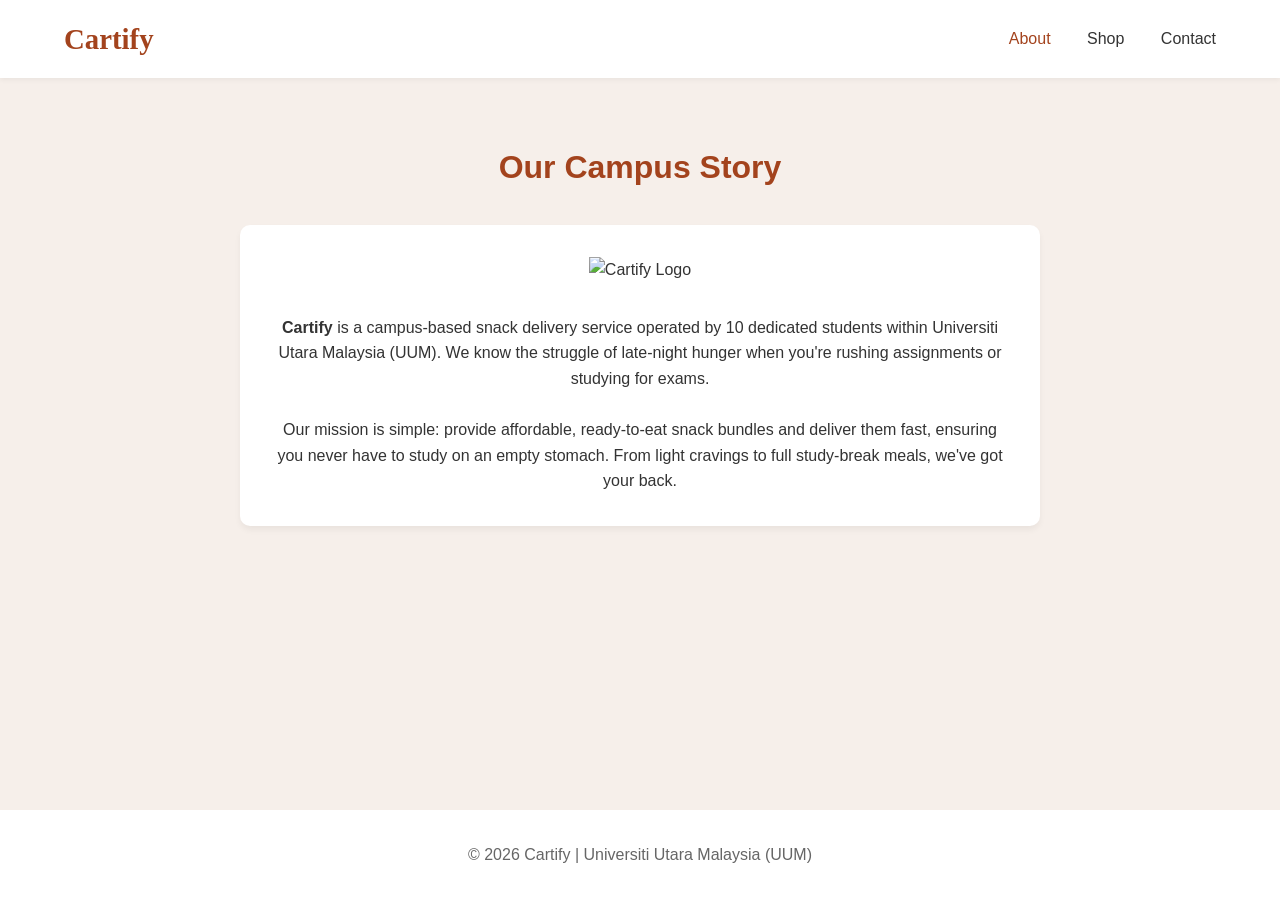
==== about.html @ 94f8c8c9 "create dummy for now" ====
<!DOCTYPE html>
<html lang="en">
<head>
    <meta charset="UTF-8">
    <meta name="viewport" content="width=device-width, initial-scale=1.0">
    <title>About Us | Cartify</title>
    <link rel="stylesheet" href="style.css">
</head>
<body>

    <header>
        <a href="index.html" class="logo">Cartify</a>
        <nav>
            <a href="about.html" class="active">About</a>
            <a href="index.html">Shop</a>
            <a href="contact.html">Contact</a>
        </nav>
    </header>

    <main>
        <section>
            <h2 class="section-title">Our Campus Story</h2>
            <div class="about-content">
                <img src="your_logo.jpg" alt="Cartify Logo" style="max-width: 200px; margin-bottom: 2rem;">
                <p><strong>Cartify</strong> is a campus-based snack delivery service operated by 10 dedicated students within Universiti Utara Malaysia (UUM). We know the struggle of late-night hunger when you're rushing assignments or studying for exams.</p>
                <br>
                <p>Our mission is simple: provide affordable, ready-to-eat snack bundles and deliver them fast, ensuring you never have to study on an empty stomach. From light cravings to full study-break meals, we've got your back.</p>
            </div>
        </section>
    </main>

    <footer>
        <p>&copy; 2026 Cartify | Universiti Utara Malaysia (UUM)</p>
    </footer>

</body>
</html>
---- style.css ----
:root {
    --bg-color: #F6EFEA;
    --primary-color: #A3431D;
    --primary-hover: #803112;
    --text-dark: #333333;
    --text-light: #666666;
    --white: #FFFFFF;
}

* {
    margin: 0;
    padding: 0;
    box-sizing: border-box;
    font-family: 'Segoe UI', Tahoma, Geneva, Verdana, sans-serif;
}

body {
    background-color: var(--bg-color);
    color: var(--text-dark);
    line-height: 1.6;
    display: flex;
    flex-direction: column;
    min-height: 100vh;
}

/* Navigation */
header {
    background-color: var(--white);
    padding: 1rem 5%;
    display: flex;
    justify-content: space-between;
    align-items: center;
    box-shadow: 0 2px 5px rgba(0,0,0,0.05);
    position: sticky;
    top: 0;
    z-index: 100;
}

.logo {
    font-size: 1.8rem;
    font-weight: bold;
    color: var(--primary-color);
    text-decoration: none;
    font-family: cursive;
}

nav a {
    text-decoration: none;
    color: var(--text-dark);
    margin-left: 2rem;
    font-weight: 500;
    transition: color 0.3s;
}

nav a:hover, nav a.active {
    color: var(--primary-color);
}

/* Page Containers */
main {
    flex: 1; /* Pushes footer to the bottom */
}

section {
    padding: 4rem 5%;
}

.section-title {
    text-align: center;
    font-size: 2rem;
    color: var(--primary-color);
    margin-bottom: 2rem;
}

/* Buttons */
.btn {
    background-color: var(--primary-color);
    color: var(--white);
    padding: 0.8rem 2rem;
    text-decoration: none;
    border-radius: 5px;
    font-weight: bold;
    border: none;
    cursor: pointer;
    transition: background 0.3s;
    display: inline-block;
}

.btn:hover {
    background-color: var(--primary-hover);
}

/* Specific Page Styles */
.hero {
    text-align: center;
    padding: 4rem 1rem;
}

.hero h1 { font-size: 2.5rem; color: var(--primary-color); margin-bottom: 1rem; }
.hero p { font-size: 1.2rem; color: var(--text-light); margin-bottom: 2rem; }

.shop-grid {
    display: grid;
    grid-template-columns: repeat(auto-fit, minmax(280px, 1fr));
    gap: 2rem;
    max-width: 1000px;
    margin: 0 auto;
}

.card {
    background: var(--white);
    border-radius: 10px;
    overflow: hidden;
    box-shadow: 0 4px 6px rgba(0,0,0,0.05);
    text-align: center;
    transition: transform 0.3s;
}

.card:hover { transform: translateY(-5px); }
.card-img { width: 100%; height: 200px; background-color: #ddd; object-fit: cover; }
.card-info { padding: 1.5rem; }
.card-title { font-size: 1.2rem; margin-bottom: 0.5rem; color: var(--primary-color); }
.card-price { font-size: 1.1rem; font-weight: bold; margin-bottom: 1rem; }

.about-content, .contact-container {
    max-width: 800px;
    margin: 0 auto;
    background: var(--white);
    padding: 2rem;
    border-radius: 10px;
    box-shadow: 0 4px 6px rgba(0,0,0,0.05);
    text-align: center;
}

.contact-container input, .contact-container textarea {
    width: 100%;
    padding: 0.8rem;
    margin-bottom: 1rem;
    border: 1px solid #ccc;
    border-radius: 5px;
}

/* Modal */
.modal {
    display: none; 
    position: fixed;
    top: 0; left: 0; width: 100%; height: 100%;
    background: rgba(0,0,0,0.6);
    justify-content: center; align-items: center;
    z-index: 1000;
}

.modal-content {
    background: var(--bg-color);
    padding: 2rem; border-radius: 10px;
    width: 90%; max-width: 400px;
    text-align: center; position: relative;
}

.close-btn {
    position: absolute; top: 10px; right: 15px;
    font-size: 1.5rem; cursor: pointer; color: var(--text-dark);
}

.instruction-box {
    background: var(--white);
    padding: 1rem; border-radius: 5px;
    margin-bottom: 1.5rem; font-size: 0.9rem; text-align: left;
}

footer {
    text-align: center; padding: 2rem; background: var(--white); color: var(--text-light);
}
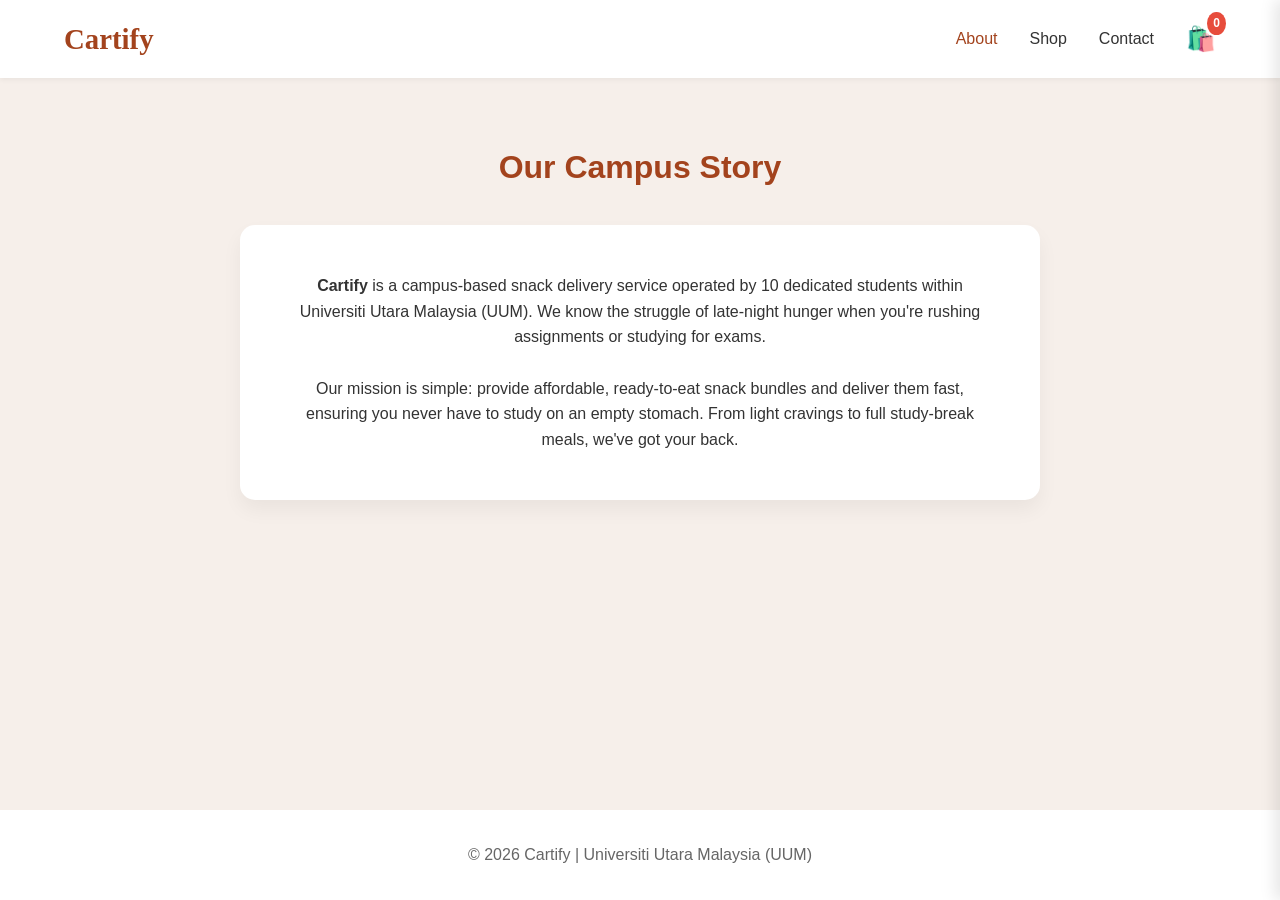
==== commit 14e5b556: "new screens" ====
--- a/about.html
+++ b/about.html
@@ -10,18 +10,21 @@
 
     <header>
         <a href="index.html" class="logo">Cartify</a>
-        <nav>
+        <div class="nav-links">
             <a href="about.html" class="active">About</a>
             <a href="index.html">Shop</a>
             <a href="contact.html">Contact</a>
-        </nav>
+            
+            <div class="cart-icon-container" onclick="toggleCart()">
+                🛍️ <span class="cart-badge" id="cart-count">0</span>
+            </div>
+        </div>
     </header>
 
     <main>
         <section>
             <h2 class="section-title">Our Campus Story</h2>
             <div class="about-content">
-                <img src="your_logo.jpg" alt="Cartify Logo" style="max-width: 200px; margin-bottom: 2rem;">
                 <p><strong>Cartify</strong> is a campus-based snack delivery service operated by 10 dedicated students within Universiti Utara Malaysia (UUM). We know the struggle of late-night hunger when you're rushing assignments or studying for exams.</p>
                 <br>
                 <p>Our mission is simple: provide affordable, ready-to-eat snack bundles and deliver them fast, ensuring you never have to study on an empty stomach. From light cravings to full study-break meals, we've got your back.</p>
@@ -29,9 +32,121 @@
         </section>
     </main>
 
+    <div class="cart-overlay" id="cartOverlay" onclick="toggleCart()"></div>
+    
+    <div class="cart-drawer" id="cartDrawer">
+        <div class="cart-header">
+            <h2>Your Cart</h2>
+            <button class="close-cart" onclick="toggleCart()">&times;</button>
+        </div>
+        
+        <div class="cart-body" id="cart-items-container">
+            <p class="empty-cart-msg">Your cart is empty. Let's add some snacks!</p>
+        </div>
+
+        <div class="cart-footer">
+            <div class="cart-total">
+                <span>Subtotal:</span>
+                <span id="cart-total-price">RM 0.00</span>
+            </div>
+            
+            <button class="btn" style="width: 100%;" id="checkout-btn" onclick="showCheckoutSteps()">Proceed to Checkout</button>
+            
+            <div class="checkout-steps" id="checkout-steps">
+                <hr style="border-top: 1px solid var(--border-light); margin: 1rem 0;">
+                <p><strong>1. Form:</strong> Fill out your delivery details.</p>
+                <a href="YOUR_GOOGLE_FORM_LINK_HERE" target="_blank" class="btn" style="width: 100%; margin: 10px 0; background-color: var(--text-dark);">📄 Open Order Form</a>
+                
+                <p><strong>2. Payment:</strong> Send us your receipt via WhatsApp to confirm the order.</p>
+                <a href="#" id="whatsapp-btn" target="_blank" class="btn" style="width: 100%; margin-top: 10px; background-color: #25D366;">📲 Send Receipt on WhatsApp</a>
+            </div>
+        </div>
+    </div>
+
     <footer>
         <p>&copy; 2026 Cartify | Universiti Utara Malaysia (UUM)</p>
     </footer>
 
+    <script>
+        let cart = [];
+        const adminWhatsAppNumber = "60195028629"; 
+
+        function toggleCart() {
+            document.getElementById('cartDrawer').classList.toggle('active');
+            document.getElementById('cartOverlay').classList.toggle('active');
+            document.getElementById('checkout-steps').classList.remove('active');
+            document.getElementById('checkout-btn').style.display = 'block';
+            updateCartUI(); // Ensures it looks right when opened
+        }
+
+        function removeFromCart(index) {
+            cart.splice(index, 1);
+            updateCartUI();
+        }
+
+        function updateCartUI() {
+            const container = document.getElementById('cart-items-container');
+            const totalDisplay = document.getElementById('cart-total-price');
+            const badgeDisplay = document.getElementById('cart-count');
+            const checkoutBtn = document.getElementById('checkout-btn');
+            
+            let total = 0;
+            let itemCount = 0;
+            container.innerHTML = ''; 
+
+            if (cart.length === 0) {
+                container.innerHTML = '<p class="empty-cart-msg">Your cart is empty. Let\'s add some snacks!</p>';
+                checkoutBtn.disabled = true;
+                checkoutBtn.style.opacity = '0.5';
+            } else {
+                checkoutBtn.disabled = false;
+                checkoutBtn.style.opacity = '1';
+                
+                cart.forEach((item, index) => {
+                    total += (item.price * item.qty);
+                    itemCount += item.qty;
+                    
+                    container.innerHTML += `
+                        <div class="cart-item">
+                            <div class="item-details">
+                                <h4>${item.name}</h4>
+                                <p class="item-price">RM ${(item.price * item.qty).toFixed(2)} <span style="color: #999; font-size:0.8rem; font-weight:normal;">(Qty: ${item.qty})</span></p>
+                            </div>
+                            <button class="item-remove" onclick="removeFromCart(${index})">Remove</button>
+                        </div>
+                    `;
+                });
+            }
+
+            totalDisplay.innerText = `RM ${total.toFixed(2)}`;
+            badgeDisplay.innerText = itemCount;
+            generateWhatsAppLink(total.toFixed(2));
+        }
+
+        function showCheckoutSteps() {
+            if (cart.length > 0) {
+                document.getElementById('checkout-btn').style.display = 'none';
+                document.getElementById('checkout-steps').classList.add('active');
+            }
+        }
+
+        function generateWhatsAppLink(totalAmount) {
+            let message = "Hi Cartify! I just filled out the Google Form. Here is my order summary:%0A%0A";
+            cart.forEach(item => {
+                message += `- ${item.qty}x ${item.name}%0A`;
+            });
+            message += `%0A*Total: RM ${totalAmount}*%0A%0AAttached is my payment receipt:`;
+            
+            const whatsappUrl = `https://wa.me/${adminWhatsAppNumber}?text=${message}`;
+            document.getElementById('whatsapp-btn').href = whatsappUrl;
+        }
+
+        // Make sure clicking the dark overlay closes the cart
+        window.onclick = function(event) {
+            if (event.target == document.getElementById('cartOverlay')) {
+                toggleCart();
+            }
+        }
+    </script>
 </body>
 </html>
--- a/style.css
+++ b/style.css
@@ -5,14 +5,10 @@
     --text-dark: #333333;
     --text-light: #666666;
     --white: #FFFFFF;
-}
-
-* {
-    margin: 0;
-    padding: 0;
-    box-sizing: border-box;
-    font-family: 'Segoe UI', Tahoma, Geneva, Verdana, sans-serif;
-}
+    --border-light: #E0E0E0;
+}
+
+* { margin: 0; padding: 0; box-sizing: border-box; font-family: 'Segoe UI', Tahoma, Geneva, Verdana, sans-serif; }
 
 body {
     background-color: var(--bg-color);
@@ -21,9 +17,10 @@
     display: flex;
     flex-direction: column;
     min-height: 100vh;
-}
-
-/* Navigation */
+    overflow-x: hidden; /* Prevents horizontal scroll with the side cart */
+}
+
+/* Navigation & Cart Icon */
 header {
     background-color: var(--white);
     padding: 1rem 5%;
@@ -36,15 +33,11 @@
     z-index: 100;
 }
 
-.logo {
-    font-size: 1.8rem;
-    font-weight: bold;
-    color: var(--primary-color);
-    text-decoration: none;
-    font-family: cursive;
-}
-
-nav a {
+.logo { font-size: 1.8rem; font-weight: bold; color: var(--primary-color); text-decoration: none; font-family: cursive; }
+
+.nav-links { display: flex; align-items: center; }
+
+.nav-links a {
     text-decoration: none;
     color: var(--text-dark);
     margin-left: 2rem;
@@ -52,122 +45,352 @@
     transition: color 0.3s;
 }
 
-nav a:hover, nav a.active {
+.nav-links a:hover, .nav-links a.active { color: var(--primary-color); }
+
+/* The Shopping Bag Icon */
+.cart-icon-container {
+    position: relative;
+    cursor: pointer;
+    margin-left: 2rem;
+    font-size: 1.5rem;
     color: var(--primary-color);
 }
 
-/* Page Containers */
-main {
-    flex: 1; /* Pushes footer to the bottom */
-}
-
-section {
-    padding: 4rem 5%;
-}
-
-.section-title {
-    text-align: center;
-    font-size: 2rem;
-    color: var(--primary-color);
-    margin-bottom: 2rem;
-}
+.cart-badge {
+    position: absolute;
+    top: -8px;
+    right: -10px;
+    background-color: #E74C3C;
+    color: white;
+    border-radius: 50%;
+    padding: 2px 6px;
+    font-size: 0.75rem;
+    font-weight: bold;
+}
+
+main { flex: 1; }
+section { padding: 4rem 5%; }
+.section-title { text-align: center; font-size: 2rem; color: var(--primary-color); margin-bottom: 2rem; }
 
 /* Buttons */
 .btn {
-    background-color: var(--primary-color);
-    color: var(--white);
-    padding: 0.8rem 2rem;
-    text-decoration: none;
-    border-radius: 5px;
-    font-weight: bold;
-    border: none;
-    cursor: pointer;
-    transition: background 0.3s;
-    display: inline-block;
-}
-
-.btn:hover {
-    background-color: var(--primary-hover);
-}
-
-/* Specific Page Styles */
-.hero {
-    text-align: center;
-    padding: 4rem 1rem;
-}
-
-.hero h1 { font-size: 2.5rem; color: var(--primary-color); margin-bottom: 1rem; }
-.hero p { font-size: 1.2rem; color: var(--text-light); margin-bottom: 2rem; }
-
+    background-color: var(--primary-color); color: var(--white);
+    padding: 0.8rem 2rem; text-decoration: none; border-radius: 5px;
+    font-weight: bold; border: none; cursor: pointer; transition: background 0.3s;
+    display: inline-block; text-align: center;
+}
+.btn:hover { background-color: var(--primary-hover); }
+.btn-outline { background-color: transparent; border: 2px solid var(--primary-color); color: var(--primary-color); }
+.btn-outline:hover { background-color: var(--primary-color); color: var(--white); }
+
+/* Shop Grid */
 .shop-grid {
-    display: grid;
-    grid-template-columns: repeat(auto-fit, minmax(280px, 1fr));
-    gap: 2rem;
-    max-width: 1000px;
-    margin: 0 auto;
-}
-
+    display: grid; grid-template-columns: repeat(auto-fit, minmax(280px, 1fr));
+    gap: 2rem; max-width: 1000px; margin: 0 auto;
+}
 .card {
-    background: var(--white);
-    border-radius: 10px;
-    overflow: hidden;
-    box-shadow: 0 4px 6px rgba(0,0,0,0.05);
-    text-align: center;
-    transition: transform 0.3s;
-}
-
-.card:hover { transform: translateY(-5px); }
+    background: var(--white); border-radius: 10px; overflow: hidden;
+    box-shadow: 0 4px 6px rgba(0,0,0,0.05); text-align: center; transition: transform 0.3s;
+}
+.card:hover { transform: translateY(-5px); box-shadow: 0 8px 15px rgba(0,0,0,0.1); }
 .card-img { width: 100%; height: 200px; background-color: #ddd; object-fit: cover; }
 .card-info { padding: 1.5rem; }
 .card-title { font-size: 1.2rem; margin-bottom: 0.5rem; color: var(--primary-color); }
 .card-price { font-size: 1.1rem; font-weight: bold; margin-bottom: 1rem; }
 
+/* --- THE NEW SLIDE-OUT CART --- */
+.cart-overlay {
+    position: fixed; top: 0; left: 0; width: 100%; height: 100%;
+    background: rgba(0,0,0,0.5); z-index: 999;
+    opacity: 0; visibility: hidden; transition: all 0.3s ease;
+}
+.cart-overlay.active { opacity: 1; visibility: visible; }
+
+.cart-drawer {
+    position: fixed; top: 0; right: -400px; width: 100%; max-width: 400px; height: 100%;
+    background: var(--white); z-index: 1000;
+    box-shadow: -5px 0 15px rgba(0,0,0,0.1);
+    display: flex; flex-direction: column;
+    transition: right 0.4s cubic-bezier(0.8, 0, 0.2, 1);
+}
+.cart-drawer.active { right: 0; }
+
+.cart-header {
+    padding: 1.5rem; border-bottom: 1px solid var(--border-light);
+    display: flex; justify-content: space-between; align-items: center;
+}
+.cart-header h2 { color: var(--primary-color); font-size: 1.5rem; }
+.close-cart { font-size: 2rem; cursor: pointer; color: var(--text-light); border: none; background: none; }
+.close-cart:hover { color: var(--text-dark); }
+
+.cart-body { flex: 1; padding: 1.5rem; overflow-y: auto; }
+.empty-cart-msg { text-align: center; color: var(--text-light); margin-top: 2rem; }
+
+.cart-item {
+    display: flex; justify-content: space-between; align-items: center;
+    padding-bottom: 1rem; margin-bottom: 1rem; border-bottom: 1px solid var(--border-light);
+}
+.item-details h4 { font-size: 1rem; color: var(--text-dark); }
+.item-price { color: var(--primary-color); font-weight: bold; }
+.item-remove { color: #E74C3C; font-size: 0.8rem; cursor: pointer; border: none; background: none; text-decoration: underline; }
+
+.cart-footer { padding: 1.5rem; border-top: 1px solid var(--border-light); background: #fafafa; }
+.cart-total { display: flex; justify-content: space-between; font-size: 1.2rem; font-weight: bold; margin-bottom: 1.5rem; }
+
+.checkout-steps { display: none; margin-top: 1rem; font-size: 0.9rem; }
+.checkout-steps.active { display: block; animation: fadeIn 0.5s; }
+
+@keyframes fadeIn { from { opacity: 0; } to { opacity: 1; } }
+
+footer { text-align: center; padding: 2rem; background: var(--white); color: var(--text-light); }
+
+/* --- PRODUCT DETAIL PAGE --- */
+.product-container {
+    display: flex;
+    flex-wrap: wrap;
+    max-width: 1000px;
+    margin: 0 auto;
+    background: var(--white);
+    border-radius: 15px;
+    overflow: hidden;
+    box-shadow: 0 10px 20px rgba(0,0,0,0.05);
+}
+
+.product-image-section {
+    flex: 1;
+    min-width: 300px;
+    background-color: #f9f9f9;
+    padding: 2rem;
+    display: flex;
+    justify-content: center;
+    align-items: center;
+}
+
+.product-image-section img {
+    width: 100%;
+    max-width: 400px;
+    border-radius: 10px;
+    box-shadow: 0 5px 15px rgba(0,0,0,0.1);
+}
+
+.product-details-section {
+    flex: 1;
+    min-width: 300px;
+    padding: 3rem;
+    display: flex;
+    flex-direction: column;
+    justify-content: center;
+}
+
+.product-details-section h1 {
+    font-size: 2.2rem;
+    color: var(--primary-color);
+    margin-bottom: 0.5rem;
+}
+
+.product-details-section .price {
+    font-size: 1.5rem;
+    font-weight: bold;
+    color: var(--text-dark);
+    margin-bottom: 1.5rem;
+}
+
+.product-details-section .description {
+    color: var(--text-light);
+    margin-bottom: 2rem;
+    font-size: 1.1rem;
+}
+
+/* Quantity Input Styling */
+.quantity-wrapper {
+    margin-bottom: 2rem;
+}
+
+.quantity-wrapper label {
+    display: block;
+    margin-bottom: 0.5rem;
+    font-weight: bold;
+    color: var(--text-dark);
+}
+
+.quantity-input {
+    width: 80px;
+    padding: 0.8rem;
+    font-size: 1.1rem;
+    border: 2px solid var(--border-light);
+    border-radius: 5px;
+    text-align: center;
+}
+
+.quantity-input:focus {
+    outline: none;
+    border-color: var(--primary-color);
+}
+
+/* Button Group */
+.action-buttons {
+    display: flex;
+    gap: 1rem;
+}
+
+.action-buttons .btn {
+    flex: 1; /* Makes buttons equal width */
+    padding: 1rem;
+    font-size: 1.1rem;
+}
+
+@media (max-width: 768px) {
+    .product-container {
+        flex-direction: column;
+    }
+    .product-details-section {
+        padding: 2rem;
+    }
+    .action-buttons {
+        flex-direction: column;
+    }
+}
+
+/* Card Button Grid */
+.card-actions {
+    display: flex;
+    gap: 0.5rem;
+    padding-top: 0.5rem;
+}
+
+.card-actions .btn {
+    flex: 1; /* Makes both buttons take up equal space */
+    padding: 0.6rem 0.5rem;
+    font-size: 0.9rem;
+}
+
+/* --- TRUE POP-UP OVERLAY --- */
+.popup-modal {
+    display: none; /* Hidden by default */
+    position: fixed;
+    top: 0;
+    left: 0;
+    width: 100%;
+    height: 100%;
+    background: rgba(0, 0, 0, 0.6); /* Dark shadow over the page */
+    backdrop-filter: blur(4px); /* Blurs the background */
+    z-index: 9999; /* Stays on top of EVERYTHING */
+    justify-content: center;
+    align-items: center;
+}
+
+/* --- THE POP-UP BOX --- */
+.popup-content {
+    background: var(--white);
+    width: 90%;
+    max-width: 800px;
+    border-radius: 15px;
+    overflow: hidden;
+    position: relative;
+    box-shadow: 0 15px 30px rgba(0,0,0,0.3);
+    animation: popIn 0.3s ease-out; /* Smooth entrance */
+}
+
+@keyframes popIn {
+    from { transform: scale(0.9); opacity: 0; }
+    to { transform: scale(1); opacity: 1; }
+}
+
+.popup-close-btn {
+    position: absolute;
+    top: 15px;
+    right: 15px;
+    background: #eee;
+    color: #333;
+    border: none;
+    border-radius: 50%;
+    width: 35px;
+    height: 35px;
+    font-size: 1.2rem;
+    font-weight: bold;
+    cursor: pointer;
+    z-index: 10;
+    transition: 0.2s;
+}
+
+.popup-close-btn:hover {
+    background: #ccc;
+}
+
+/* Inner Layout of the Pop-up */
+.popup-layout {
+    display: flex;
+    flex-wrap: wrap;
+}
+
+.popup-image {
+    flex: 1;
+    min-width: 250px;
+    background: #f9f9f9;
+    display: flex;
+    justify-content: center;
+    align-items: center;
+    padding: 1rem;
+}
+
+.popup-image img {
+    width: 100%;
+    max-width: 300px;
+    object-fit: cover;
+    border-radius: 10px;
+}
+
+.popup-details {
+    flex: 1;
+    min-width: 300px;
+    padding: 2.5rem;
+    display: flex;
+    flex-direction: column;
+    justify-content: center;
+}
+
+.popup-details h2 { color: var(--primary-color); margin-bottom: 0.5rem; font-size: 1.8rem; }
+.popup-details .price { font-size: 1.4rem; font-weight: bold; margin-bottom: 1rem; }
+.popup-details .description { color: var(--text-light); margin-bottom: 1.5rem; }
+
+.qty-box { margin-bottom: 1.5rem; }
+.qty-box label { display: block; font-weight: bold; margin-bottom: 0.5rem; }
+.qty-box input { width: 70px; padding: 0.5rem; text-align: center; border: 2px solid var(--border-light); border-radius: 5px; }
+
+@media (max-width: 600px) {
+    .popup-layout { flex-direction: column; }
+    .popup-details { padding: 1.5rem; }
+}
+
+/* --- ABOUT & CONTACT PAGE STYLES --- */
 .about-content, .contact-container {
     max-width: 800px;
     margin: 0 auto;
     background: var(--white);
-    padding: 2rem;
-    border-radius: 10px;
-    box-shadow: 0 4px 6px rgba(0,0,0,0.05);
+    padding: 3rem;
+    border-radius: 15px;
+    box-shadow: 0 10px 20px rgba(0,0,0,0.05);
     text-align: center;
+}
+
+.contact-container form {
+    display: flex;
+    flex-direction: column;
+    gap: 1rem;
+    margin-top: 1.5rem;
 }
 
 .contact-container input, .contact-container textarea {
     width: 100%;
-    padding: 0.8rem;
-    margin-bottom: 1rem;
-    border: 1px solid #ccc;
-    border-radius: 5px;
-}
-
-/* Modal */
-.modal {
-    display: none; 
-    position: fixed;
-    top: 0; left: 0; width: 100%; height: 100%;
-    background: rgba(0,0,0,0.6);
-    justify-content: center; align-items: center;
-    z-index: 1000;
-}
-
-.modal-content {
-    background: var(--bg-color);
-    padding: 2rem; border-radius: 10px;
-    width: 90%; max-width: 400px;
-    text-align: center; position: relative;
-}
-
-.close-btn {
-    position: absolute; top: 10px; right: 15px;
-    font-size: 1.5rem; cursor: pointer; color: var(--text-dark);
-}
-
-.instruction-box {
-    background: var(--white);
-    padding: 1rem; border-radius: 5px;
-    margin-bottom: 1.5rem; font-size: 0.9rem; text-align: left;
-}
-
-footer {
-    text-align: center; padding: 2rem; background: var(--white); color: var(--text-light);
+    padding: 1rem;
+    border: 2px solid var(--border-light);
+    border-radius: 8px;
+    font-size: 1rem;
+    font-family: inherit;
+    transition: border-color 0.3s;
+}
+
+.contact-container input:focus, .contact-container textarea:focus {
+    outline: none;
+    border-color: var(--primary-color);
 }
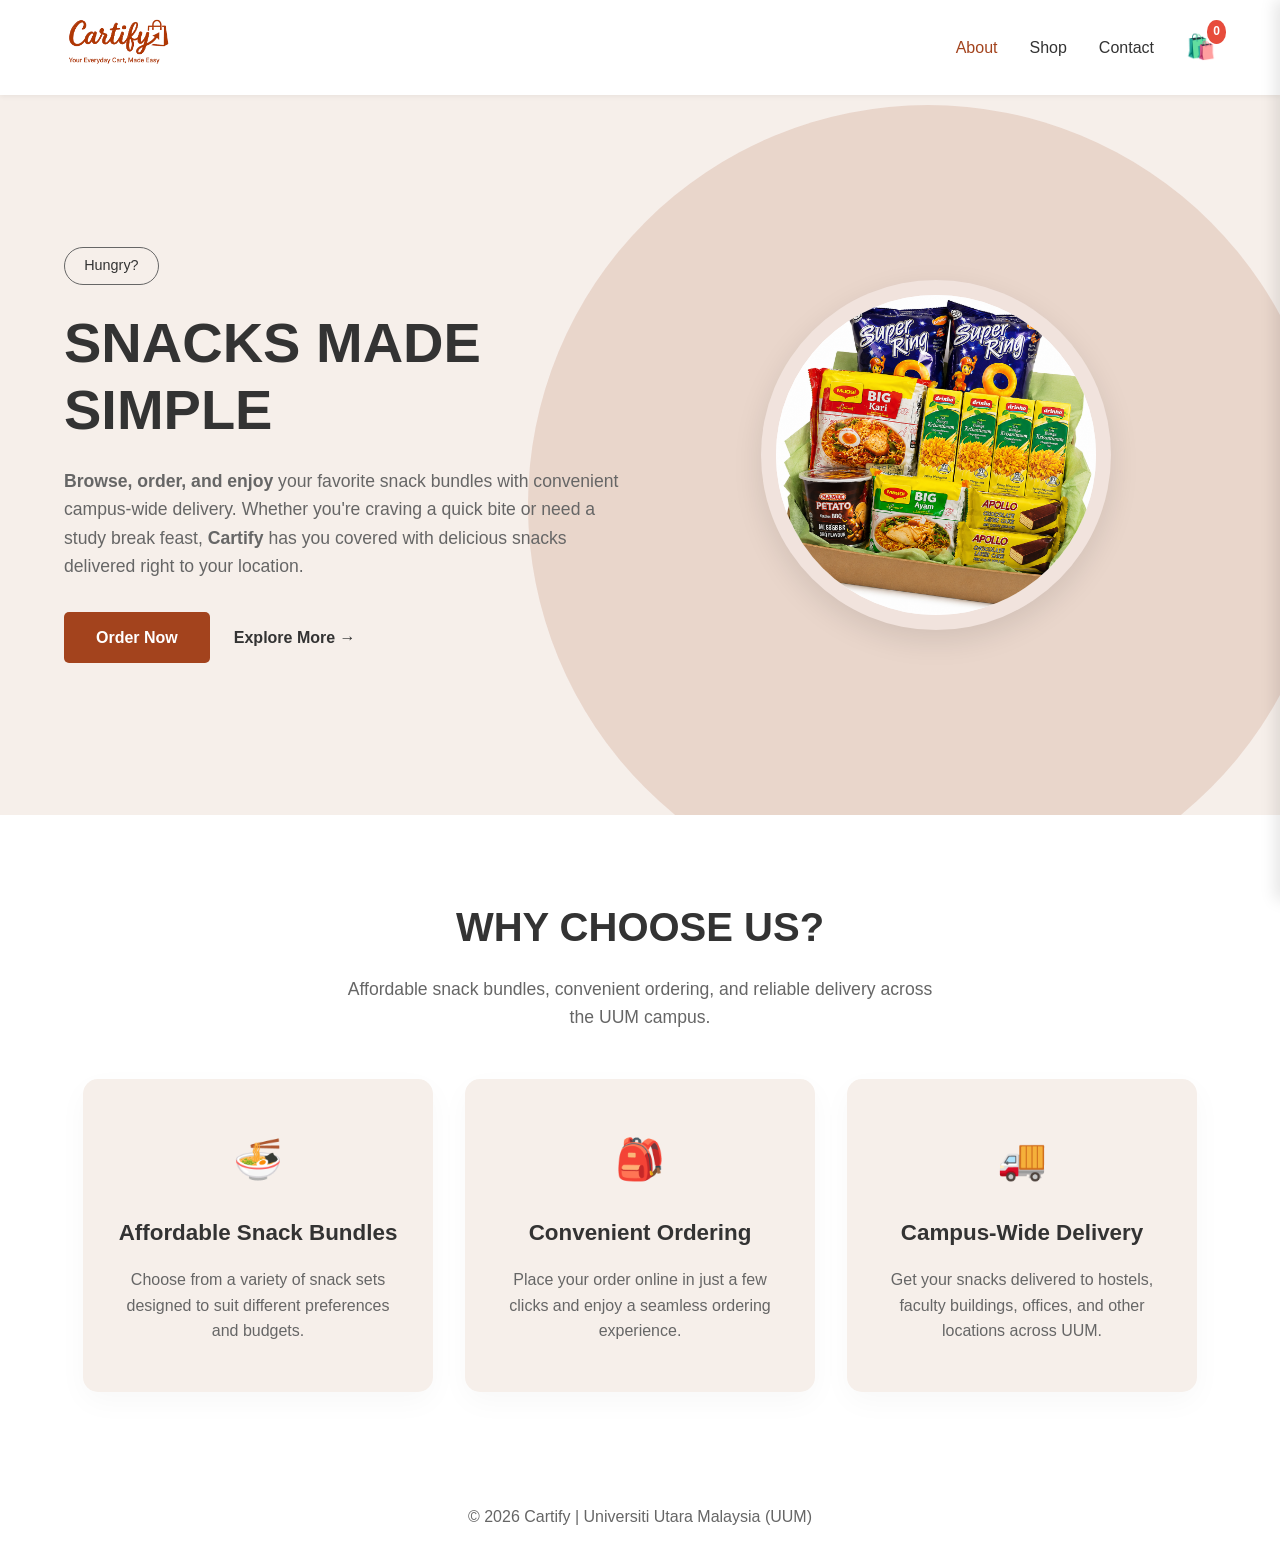
==== commit f5f1e383: "about, navigation bar for add to cart bgi save the script if user nk beli, and logo" ====
--- a/about.html
+++ b/about.html
@@ -9,7 +9,9 @@
 <body>
 
     <header>
-        <a href="index.html" class="logo">Cartify</a>
+        <a href="index.html" class="logo">
+            <img src="images/logo.png" alt="Cartify Logo" style="height: 50px; width: auto; mix-blend-mode: multiply;">
+        </a>
         <div class="nav-links">
             <a href="about.html" class="active">About</a>
             <a href="index.html">Shop</a>
@@ -22,12 +24,49 @@
     </header>
 
     <main>
-        <section>
-            <h2 class="section-title">Our Campus Story</h2>
-            <div class="about-content">
-                <p><strong>Cartify</strong> is a campus-based snack delivery service operated by 10 dedicated students within Universiti Utara Malaysia (UUM). We know the struggle of late-night hunger when you're rushing assignments or studying for exams.</p>
-                <br>
-                <p>Our mission is simple: provide affordable, ready-to-eat snack bundles and deliver them fast, ensuring you never have to study on an empty stomach. From light cravings to full study-break meals, we've got your back.</p>
+        <section class="about-hero">
+            <div class="hero-text">
+                <span class="badge">Hungry?</span>
+                <h1>SNACKS MADE SIMPLE</h1>
+                <p><strong> Browse, order, and enjoy</strong> your favorite snack bundles with convenient campus-wide delivery. Whether you're craving a quick bite or need a study break feast, <strong>Cartify</strong> has you covered with delicious snacks delivered right to your location.</p>
+                <div class="hero-buttons">
+                    <a href="index.html" class="btn">Order Now</a>
+                    <a href="#why-choose-us" class="btn-text">Explore More &rarr;</a>
+                </div>
+            </div>
+            
+            <div class="hero-visual">
+                <div class="curved-bg"></div>
+                <div class="main-img-circle">
+                    <img src="images/about image.png" alt="Snack Box">
+                </div>
+            </div>
+        </section>
+
+        <section class="features-section" id="why-choose-us">
+            <div class="features-header">
+                <h2>WHY CHOOSE US?</h2>
+                <p>Affordable snack bundles, convenient ordering, and reliable delivery across the UUM campus.</p>
+            </div>
+            
+            <div class="features-grid">
+                <div class="feature-card">
+                    <div class="feature-icon">🍜</div>
+                    <h3>Affordable Snack Bundles</h3>
+                    <p>Choose from a variety of snack sets designed to suit different preferences and budgets.</p>
+                </div>
+                
+                <div class="feature-card">
+                    <div class="feature-icon">🎒</div>
+                    <h3>Convenient Ordering</h3>
+                    <p>Place your order online in just a few clicks and enjoy a seamless ordering experience.</p>
+                </div>
+                
+                <div class="feature-card">
+                    <div class="feature-icon">🚚</div>
+                    <h3>Campus-Wide Delivery</h3>
+                    <p>Get your snacks delivered to hostels, faculty buildings, offices, and other locations across UUM.</p>
+                </div>
             </div>
         </section>
     </main>
@@ -68,15 +107,21 @@
     </footer>
 
     <script>
-        let cart = [];
+        // UPGRADED: Now pulls from localStorage so the cart persists across pages
+        let cart = JSON.parse(localStorage.getItem('cartify_cart')) || [];
         const adminWhatsAppNumber = "60195028629"; 
+
+        // Update the badge number as soon as the page loads
+        document.addEventListener('DOMContentLoaded', () => {
+            updateCartUI();
+        });
 
         function toggleCart() {
             document.getElementById('cartDrawer').classList.toggle('active');
             document.getElementById('cartOverlay').classList.toggle('active');
             document.getElementById('checkout-steps').classList.remove('active');
             document.getElementById('checkout-btn').style.display = 'block';
-            updateCartUI(); // Ensures it looks right when opened
+            updateCartUI(); 
         }
 
         function removeFromCart(index) {
@@ -85,6 +130,9 @@
         }
 
         function updateCartUI() {
+            // Save the current cart state to browser memory
+            localStorage.setItem('cartify_cart', JSON.stringify(cart));
+
             const container = document.getElementById('cart-items-container');
             const totalDisplay = document.getElementById('cart-total-price');
             const badgeDisplay = document.getElementById('cart-count');
@@ -141,7 +189,6 @@
             document.getElementById('whatsapp-btn').href = whatsappUrl;
         }
 
-        // Make sure clicking the dark overlay closes the cart
         window.onclick = function(event) {
             if (event.target == document.getElementById('cartOverlay')) {
                 toggleCart();
--- a/style.css
+++ b/style.css
@@ -6,6 +6,10 @@
     --text-light: #666666;
     --white: #FFFFFF;
     --border-light: #E0E0E0;
+}
+
+html {
+    scroll-behavior: smooth; /* This makes the "Explore More" button slide down smoothly */
 }
 
 * { margin: 0; padding: 0; box-sizing: border-box; font-family: 'Segoe UI', Tahoma, Geneva, Verdana, sans-serif; }
@@ -362,8 +366,8 @@
     .popup-details { padding: 1.5rem; }
 }
 
-/* --- ABOUT & CONTACT PAGE STYLES --- */
-.about-content, .contact-container {
+/* --- CONTACT PAGE STYLES --- */
+.contact-container {
     max-width: 800px;
     margin: 0 auto;
     background: var(--white);
@@ -393,4 +397,230 @@
 .contact-container input:focus, .contact-container textarea:focus {
     outline: none;
     border-color: var(--primary-color);
+}
+
+/* --- ABOUT PAGE STYLES --- */
+.about-hero {
+    display: flex;
+    align-items: center;
+    justify-content: space-between;
+    padding: 4rem 5%;
+    min-height: 80vh;
+    position: relative;
+    overflow: hidden;
+    gap: 2rem;
+    flex-wrap: wrap;
+    background-color: var(--bg-color); /* Main theme background */
+}
+
+.hero-text {
+    flex: 1;
+    min-width: 300px;
+    max-width: 600px;
+    z-index: 2;
+}
+
+.badge {
+    display: inline-block;
+    padding: 0.4rem 1.2rem;
+    border: 1px solid var(--text-light);
+    border-radius: 20px;
+    font-size: 0.9rem;
+    margin-bottom: 1.5rem;
+    color: var(--text-dark);
+}
+
+.hero-text h1 {
+    font-size: 3.5rem;
+    color: var(--text-dark);
+    line-height: 1.2;
+    margin-bottom: 1.5rem;
+    font-weight: 900;
+}
+
+.hero-text p {
+    color: var(--text-light);
+    margin-bottom: 2rem;
+    font-size: 1.1rem;
+}
+
+.hero-buttons {
+    display: flex;
+    align-items: center;
+    gap: 1.5rem;
+}
+
+/* Buttons */
+.btn {
+    background-color: var(--primary-color); 
+    color: var(--white);
+    padding: 0.8rem 2rem; 
+    text-decoration: none; 
+    border-radius: 5px;
+    font-weight: bold; 
+    border: none; 
+    cursor: pointer; 
+    /* Added transform to the transition so it animates smoothly */
+    transition: background 0.3s, transform 0.1s ease-in-out; 
+    display: inline-block; 
+    text-align: center;
+}
+
+.btn:hover { 
+    background-color: var(--primary-hover); 
+}
+
+/* NEW: Makes the button shrink slightly when clicked */
+.btn:active {
+    transform: scale(0.95);
+}
+
+.btn-outline { 
+    background-color: transparent; 
+    border: 2px solid var(--primary-color); 
+    color: var(--primary-color); 
+}
+
+.btn-outline:hover { 
+    background-color: var(--primary-color); 
+    color: var(--white); 
+}
+
+/* Text Buttons (like the Explore More button) */
+.btn-text {
+    color: var(--text-dark);
+    text-decoration: none;
+    font-weight: bold;
+    font-size: 1rem;
+    transition: color 0.3s, transform 0.1s ease-in-out;
+    display: inline-block;
+}
+
+.btn-text:hover {
+    color: var(--primary-color);
+}
+
+/* NEW: Makes the text button shrink slightly when clicked */
+.btn-text:active {
+    transform: scale(0.95);
+}
+
+.hero-visual {
+    flex: 1;
+    min-width: 300px;
+    position: relative;
+    display: flex;
+    justify-content: center;
+    align-items: center;
+    z-index: 1;
+}
+
+.curved-bg {
+    position: absolute;
+    top: -50%;
+    right: -20%;
+    width: 800px;
+    height: 800px;
+    background-color: var(--primary-color);
+    opacity: 0.15;
+    border-radius: 50%;
+    z-index: -1;
+}
+
+.main-img-circle {
+    width: 350px;
+    height: 350px;
+    border-radius: 50%;
+    background-color: var(--white);
+    border: 15px solid rgba(163, 67, 29, 0.15); /* Soft primary-color ring */
+    display: flex;
+    justify-content: center;
+    align-items: center;
+    overflow: hidden;
+    box-shadow: 0 10px 30px rgba(0,0,0,0.1);
+}
+
+.main-img-circle img {
+    width: 100%;
+    height: 100%;
+    object-fit: cover;
+}
+
+.features-section {
+    padding: 5rem 5%;
+    text-align: center;
+    background-color: var(--white); /* Contrasts against main body background */
+}
+
+.features-header h2 {
+    font-size: 2.5rem;
+    color: var(--text-dark);
+    margin-bottom: 1rem;
+}
+
+.features-header p {
+    color: var(--text-light);
+    max-width: 600px;
+    margin: 0 auto 3rem auto;
+    font-size: 1.1rem;
+}
+
+.features-grid {
+    display: flex;
+    gap: 2rem;
+    justify-content: center;
+    flex-wrap: wrap;
+}
+
+.feature-card {
+    background: var(--bg-color); /* Light cream/beige to pop off the white section */
+    padding: 3rem 2rem;
+    border-radius: 15px;
+    flex: 1;
+    min-width: 280px;
+    max-width: 350px;
+    box-shadow: 0 10px 30px rgba(0,0,0,0.03);
+    transition: transform 0.3s;
+}
+
+.feature-card:hover {
+    transform: translateY(-10px);
+}
+
+.feature-icon {
+    font-size: 2.5rem;
+    margin-bottom: 1.5rem;
+    display: inline-block;
+}
+
+.feature-card h3 {
+    color: var(--text-dark);
+    margin-bottom: 1rem;
+    font-size: 1.4rem;
+}
+
+.feature-card p {
+    color: var(--text-light);
+    font-size: 1rem;
+    line-height: 1.6;
+}
+
+@media (max-width: 768px) {
+    .about-hero {
+        text-align: center;
+        flex-direction: column;
+    }
+    .hero-buttons {
+        justify-content: center;
+    }
+    .curved-bg {
+        width: 500px;
+        height: 500px;
+        right: auto;
+        top: 0;
+    }
+    .main-img-circle {
+        width: 280px;
+        height: 280px;
+    }
 }
